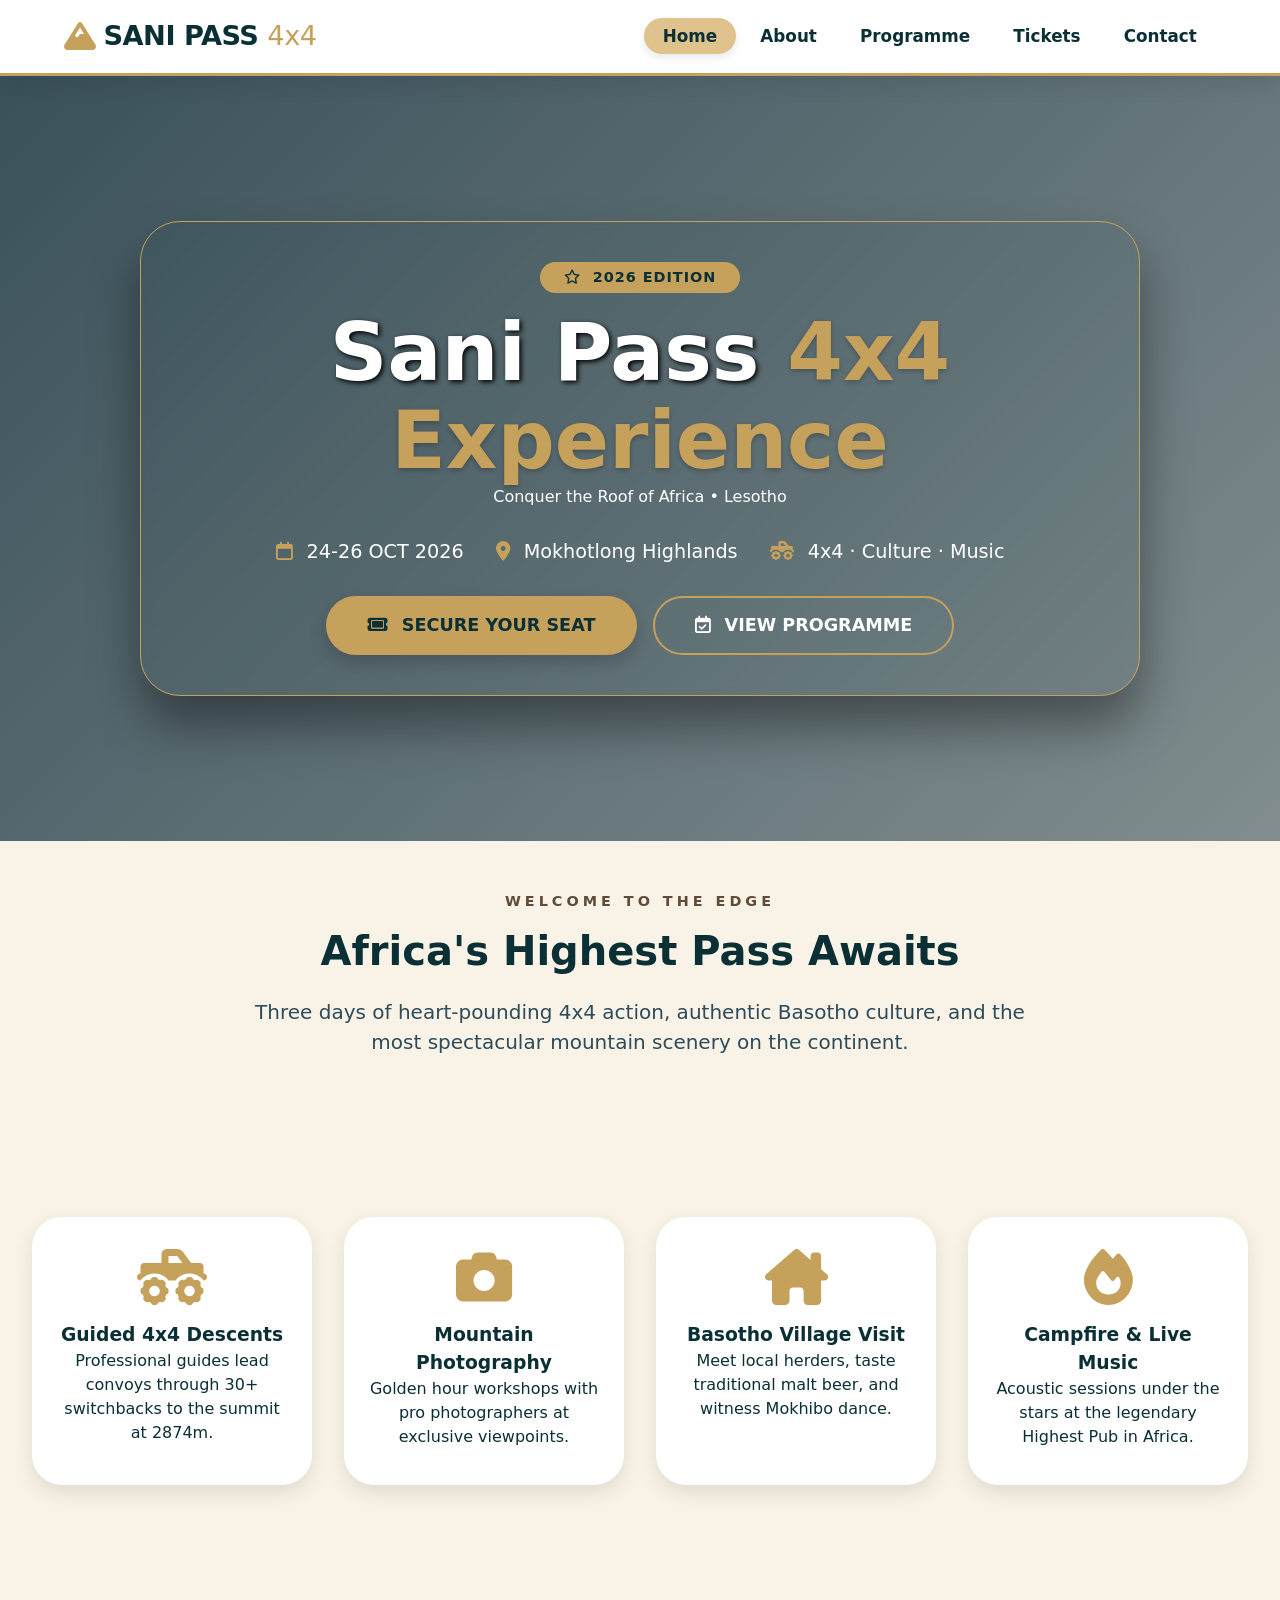
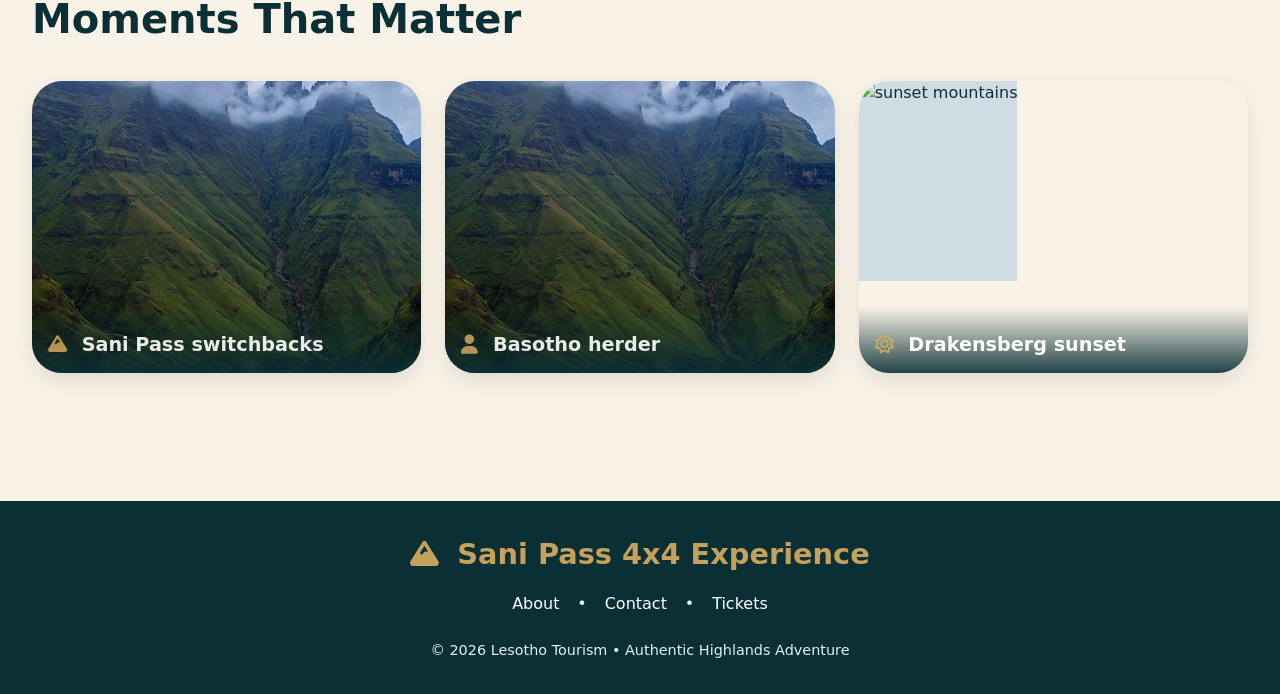
==== index.html @ 6dae8de1 "Add files via upload" ====
<!-- ========== home.html ========== -->
<!DOCTYPE html>
<html lang="en">
<head>
    <meta charset="UTF-8">
    <meta name="viewport" content="width=device-width, initial-scale=1.0">
    <title>Sani Pass 4x4 | Lesotho Adventure</title>
    <!-- Font Awesome 6 CDN -->
    <link rel="stylesheet" href="https://cdnjs.cloudflare.com/ajax/libs/font-awesome/6.5.1/css/all.min.css">
    <link rel="stylesheet" href="style.css">
</head>
<body>
    <header>
        <div class="logo">
            <i class="fa-solid fa-mountain logo-icon"></i> 
            <span>SANI PASS <span class="logo-light">4x4</span></span>
        </div>
        <nav>
            <ul>
                <li><a href="index.html" class="active">Home</a></li>
                <li><a href="about.html">About</a></li>
                <li><a href="programme.html">Programme</a></li>
                <li><a href="tickets.html">Tickets</a></li>
                <li><a href="contact.html">Contact</a></li>
            </ul>
        </nav>
    </header>

    <main>
        <!-- Hero with QALO.jpg from images folder -->
        <section class="hero" style="background-image: linear-gradient(135deg, rgba(10, 40, 55, 0.8) 0%, rgba(10, 40, 55, 0.5) 100%), url('images/QALO.JPEG');">
            <div class="hero-content">
                <span class="hero-badge"><i class="fa-regular fa-star"></i> 2026 EDITION</span>
                <h1>Sani Pass <span class="text-gold">4x4 Experience</span></h1>
                <p class="subtitle">Conquer the Roof of Africa • Lesotho</p>
                <div class="hero-stats">
                    <span><i class="fa-regular fa-calendar stat-icon"></i> 24-26 OCT 2026</span>
                    <span><i class="fa-solid fa-location-dot stat-icon"></i> Mokhotlong Highlands</span>
                    <span><i class="fa-solid fa-truck-monster stat-icon"></i> 4x4 · Culture · Music</span>
                </div>
                <div class="hero-buttons">
                    <a href="tickets.html" class="btn btn-primary"><i class="fa-solid fa-ticket"></i> SECURE YOUR SEAT</a>
                    <a href="programme.html" class="btn btn-outline"><i class="fa-regular fa-calendar-check"></i> VIEW PROGRAMME</a>
                </div>
            </div>
        </section>

        <!-- Intro Section -->
        <section class="container">
            <div class="section-header">
                <span class="section-subtitle">WELCOME TO THE EDGE</span>
                <h2>Africa's Highest Pass Awaits</h2>
                <p class="lead">Three days of heart-pounding 4x4 action, authentic Basotho culture, and the most spectacular mountain scenery on the continent.</p>
            </div>
        </section>

        <!-- Feature Cards with Font Awesome Icons -->
        <section class="container">
            <div class="features-grid">
                <div class="feature-card">
                    <div class="icon"><i class="fa-solid fa-truck-monster"></i></div>
                    <h3>Guided 4x4 Descents</h3>
                    <p>Professional guides lead convoys through 30+ switchbacks to the summit at 2874m.</p>
                </div>
                <div class="feature-card">
                    <div class="icon"><i class="fa-solid fa-camera"></i></div>
                    <h3>Mountain Photography</h3>
                    <p>Golden hour workshops with pro photographers at exclusive viewpoints.</p>
                </div>
                <div class="feature-card">
                    <div class="icon"><i class="fa-solid fa-house-chimney"></i></div>
                    <h3>Basotho Village Visit</h3>
                    <p>Meet local herders, taste traditional malt beer, and witness Mokhibo dance.</p>
                </div>
                <div class="feature-card">
                    <div class="icon"><i class="fa-solid fa-fire"></i></div>
                    <h3>Campfire & Live Music</h3>
                    <p>Acoustic sessions under the stars at the legendary Highest Pub in Africa.</p>
                </div>
            </div>
        </section>

        <!-- Highlight Gallery with 1.png repeated (you can replace with other images later) -->
        <section class="container">
            <h2 class="text-center">Moments That Matter</h2>
            <div class="gallery-grid">
                <div class="gallery-item"><img src="images/WhatsApp Image 2026-03-11 at 14.23.10 (2).jpeg" alt="4x4 on pass"><div class="overlay"><i class="fa-solid fa-mountain"></i> Sani Pass switchbacks</div></div>
                <div class="gallery-item"><img src="images/WhatsApp Image 2026-03-11 at 14.23.10 (2).jpeg" alt="Basotho horseman"><div class="overlay"><i class="fa-solid fa-user"></i> Basotho herder</div></div>
                <div class="gallery-item"><img src="images/QALO.JPEG" alt="sunset mountains"><div class="overlay"><i class="fa-regular fa-sun"></i> Drakensberg sunset</div></div>
            </div>
        </section>
    </main>

    <footer>
        <div class="footer-content">
            <div class="footer-logo"><i class="fa-solid fa-mountain"></i> Sani Pass 4x4 Experience</div>
            <div class="footer-links">
                <a href="about.html">About</a> • <a href="contact.html">Contact</a> • <a href="tickets.html">Tickets</a>
            </div>
            <p class="footer-copy">© 2026 Lesotho Tourism • Authentic Highlands Adventure</p>
        </div>
    </footer>
</body>
</html>
---- style.css ----
/* ========== style.css ========== */
:root {
  --deep-blue: #0a2f35;
  --earth-brown: #5e4b3a;
  --gold: #c6a15b;
  --gold-light: #e0c28d;
  --cream: #f9f3e7;
  --mist: #d9e2e8;
  --white: #ffffff;
  --shadow-sm: 0 8px 20px rgba(0,20,30,0.1);
  --shadow-md: 0 15px 30px rgba(0,25,40,0.2);
  --transition: all 0.3s ease;
}

* {
  margin: 0;
  padding: 0;
  box-sizing: border-box;
}

body {
  font-family: 'Inter', 'Segoe UI', Roboto, system-ui, sans-serif;
  background-color: var(--cream);
  color: var(--deep-blue);
  line-height: 1.5;
}

/* header */
header {
  background: var(--white);
  box-shadow: var(--shadow-sm);
  padding: 1rem 5%;
  display: flex;
  align-items: center;
  justify-content: space-between;
  flex-wrap: wrap;
  position: sticky;
  top: 0;
  z-index: 100;
  border-bottom: 3px solid var(--gold);
}

.logo {
  font-size: 1.7rem;
  font-weight: 700;
  color: var(--deep-blue);
  letter-spacing: -0.5px;
  display: flex;
  align-items: center;
  gap: 8px;
}

.logo-icon {
  font-size: 2rem;
  color: var(--gold);
}

.logo-light {
  font-weight: 400;
  color: var(--gold);
}

nav ul {
  display: flex;
  gap: 0.3rem;
  list-style: none;
  flex-wrap: wrap;
}

nav a {
  text-decoration: none;
  color: var(--deep-blue);
  font-weight: 600;
  padding: 0.5rem 1.2rem;
  border-radius: 40px;
  transition: var(--transition);
  font-size: 1.05rem;
}

nav a:hover, nav a.active {
  background-color: var(--gold-light);
  color: var(--deep-blue);
  box-shadow: 0 4px 8px #00000015;
}

/* hero */
.hero {
  min-height: 85vh;
  background-size: cover;
  background-position: center 30%;
  display: flex;
  align-items: center;
  justify-content: center;
  text-align: center;
  color: white;
}

.hero-content {
  max-width: 1000px;
  padding: 2.5rem;
  background: rgba(10, 40, 53, 0.048);
  backdrop-filter: blur(6px);
  border-radius: 40px;
  box-shadow: 0 30px 50px rgba(0,0,0,0.4);
  border: 1px solid var(--gold);
  animation: floatIn 1s ease;
}

@keyframes floatIn {
  0% { opacity: 0; transform: translateY(30px); }
  100% { opacity: 1; transform: translateY(0); }
}

.hero-badge {
  background: var(--gold);
  color: var(--deep-blue);
  padding: 0.3rem 1.5rem;
  border-radius: 40px;
  font-weight: 700;
  font-size: 0.9rem;
  letter-spacing: 1px;
  display: inline-block;
  margin-bottom: 1rem;
}

.hero-badge i {
  margin-right: 6px;
  color: var(--deep-blue);
}

.hero h1 {
  font-size: clamp(2.5rem, 8vw, 5rem);
  font-weight: 800;
  text-shadow: 2px 2px 5px black;
  line-height: 1.1;
}

.text-gold {
  color: var(--gold);
  text-shadow: 0 2px 5px #00000040;
}

.hero-stats {
  display: flex;
  gap: 2rem;
  justify-content: center;
  margin: 1.8rem 0;
  flex-wrap: wrap;
  font-size: 1.2rem;
}

.stat-icon { 
  margin-right: 0.5rem; 
  color: var(--gold);
}

.hero-buttons {
  display: flex;
  gap: 1rem;
  justify-content: center;
  flex-wrap: wrap;
}

.btn {
  display: inline-block;
  padding: 0.9rem 2.5rem;
  border-radius: 60px;
  font-weight: 700;
  text-decoration: none;
  transition: var(--transition);
  border: 2px solid transparent;
  font-size: 1.1rem;
  cursor: pointer;
}

.btn i {
  margin-right: 8px;
}

.btn-primary {
  background: var(--gold);
  color: var(--deep-blue);
  box-shadow: 0 8px 18px #00000030;
}

.btn-primary:hover {
  background: #dbb168;
  transform: scale(1.05) translateY(-2px);
  box-shadow: 0 15px 25px black;
}

.btn-outline {
  background: transparent;
  color: white;
  border: 2px solid var(--gold);
}

.btn-outline:hover {
  background: var(--gold);
  color: var(--deep-blue);
  transform: translateY(-2px);
}

.btn-small {
  padding: 0.5rem 1.8rem;
  font-size: 1rem;
}

.btn-block {
  width: 100%;
}

/* containers */
.container {
  max-width: 1300px;
  margin: 0 auto;
  padding: 3rem 2rem;
}

.section-header {
  text-align: center;
  margin-bottom: 2rem;
}

.section-subtitle {
  color: var(--earth-brown);
  text-transform: uppercase;
  letter-spacing: 4px;
  font-weight: 600;
  font-size: 0.9rem;
}

h2 {
  font-size: 2.5rem;
  margin: 0.5rem 0 1rem;
  color: var(--deep-blue);
}

.lead {
  font-size: 1.25rem;
  color: #2d4b5a;
  max-width: 800px;
  margin: 0 auto;
}

/* features */
.features-grid {
  display: grid;
  grid-template-columns: repeat(auto-fit, minmax(220px, 1fr));
  gap: 2rem;
  margin-top: 2rem;
}

.feature-card {
  background: var(--white);
  padding: 2rem 1.5rem;
  border-radius: 30px;
  text-align: center;
  box-shadow: var(--shadow-sm);
  transition: var(--transition);
  border-bottom: 4px solid transparent;
}

.feature-card:hover {
  transform: translateY(-8px);
  border-bottom-color: var(--gold);
  box-shadow: var(--shadow-md);
}

/* Icon styling - applies to all icons wrapped in .icon */
.icon i {
  font-size: 3.5rem;
  color: var(--gold);
  margin-bottom: 1rem;
  transition: var(--transition);
}

.feature-card:hover .icon i,
.pricing-card:hover .icon i,
.detail-item:hover .icon i {
  transform: scale(1.15);
  color: #1b5e20;  /* deep green accent on hover */
}

/* gallery */
.gallery-grid {
  display: grid;
  grid-template-columns: repeat(auto-fit, minmax(280px, 1fr));
  gap: 1.5rem;
  margin: 2rem 0;
}

.gallery-item {
  position: relative;
  border-radius: 30px;
  overflow: hidden;
  aspect-ratio: 4/3;
  box-shadow: var(--shadow-sm);
}

.gallery-item img {
  width: 100%;
  height: 100%;
  object-fit: cover;
  transition: transform 0.5s;
  background-color: #d0dce4; /* placeholder bg */
  min-height: 200px;
}

.gallery-item:hover img {
  transform: scale(1.05);
}

.overlay {
  position: absolute;
  bottom: 0;
  left: 0;
  right: 0;
  background: linear-gradient(transparent, var(--deep-blue));
  color: white;
  padding: 1.5rem 1rem 0.8rem;
  font-weight: 600;
  font-size: 1.2rem;
  opacity: 0.9;
}

.overlay i {
  margin-right: 8px;
  color: var(--gold);
}

/* about page */
.page-header {
  background: linear-gradient(135deg, var(--deep-blue) 0%, #1c4b5e 100%);
  color: white;
  text-align: center;
  padding: 4rem 2rem;
}

.page-header h1 {
  font-size: 3.2rem;
  margin-bottom: 0.5rem;
}

.about-wrapper {
  display: grid;
  grid-template-columns: 1fr 1fr;
  gap: 3rem;
  align-items: start;
}

.about-text-block h2 {
  margin-top: 2rem;
  font-size: 1.9rem;
  border-left: 6px solid var(--gold);
  padding-left: 1rem;
}

.about-text-block h2 i {
  color: var(--gold);
  margin-right: 10px;
}

.impact-stats {
  display: flex;
  gap: 2rem;
  margin: 2rem 0;
  justify-content: space-around;
  background: white;
  padding: 1.5rem;
  border-radius: 40px;
  box-shadow: var(--shadow-sm);
}

.impact-stats div {
  text-align: center;
}

.stat-number {
  font-size: 2rem;
  font-weight: 800;
  color: var(--gold);
  display: block;
}

.impact-stats i {
  color: var(--gold);
  margin: 0 4px;
}

.check-list {
  list-style: none;
  background: white;
  padding: 2rem;
  border-radius: 30px;
  box-shadow: var(--shadow-sm);
}

.check-list li {
  margin: 0.7rem 0;
  font-size: 1.2rem;
}

.check-list i {
  color: #2e7d32;
  margin-right: 12px;
  font-size: 1.2rem;
}

.about-image-stack {
  display: flex;
  flex-direction: column;
  gap: 1.5rem;
}

.stack-img {
  width: 100%;
  border-radius: 40px;
  box-shadow: var(--shadow-md);
  background-color: #b8cbd7;
  min-height: 200px;
}

.stack-small {
  width: 80%;
  align-self: flex-end;
}

/* programme table */
.table-container {
  overflow-x: auto;
  margin: 2rem 0;
}

.programme-table {
  width: 100%;
  border-collapse: collapse;
  background: white;
  border-radius: 30px;
  overflow: hidden;
  box-shadow: var(--shadow-md);
}

.programme-table th {
  background: var(--deep-blue);
  color: white;
  font-weight: 600;
  padding: 1.2rem 1rem;
  font-size: 1.1rem;
}

.programme-table th i {
  margin-right: 8px;
  color: var(--gold);
}

.programme-table td {
  padding: 1rem;
  border-bottom: 1px solid #d0e0e8;
}

.programme-table tr:last-child td {
  border-bottom: none;
}

.programme-table tr:hover td {
  background: #ecf6fa;
}

.extra-days {
  display: grid;
  grid-template-columns: 1fr 1fr;
  gap: 1.5rem;
  margin: 2rem 0;
}

.day-card {
  background: white;
  padding: 1.5rem;
  border-radius: 30px;
  box-shadow: var(--shadow-sm);
}

.day-card i {
  color: var(--gold);
  margin-right: 8px;
}

/* tickets & pricing */
.pricing-row {
  display: grid;
  grid-template-columns: repeat(auto-fit, minmax(260px, 1fr));
  gap: 2rem;
  margin: 3rem 0;
}

.pricing-card {
  background: white;
  border-radius: 40px;
  padding: 2rem 1.5rem;
  box-shadow: var(--shadow-sm);
  text-align: center;
  transition: var(--transition);
  position: relative;
  border: 1px solid #d9e4ec;
}

.pricing-card.featured {
  border: 3px solid var(--gold);
  transform: scale(1.02);
  background: #fffcf2;
}

.pricing-card:hover {
  transform: translateY(-10px);
  box-shadow: var(--shadow-md);
}

.pricing-card.featured:hover {
  transform: scale(1.03) translateY(-8px);
}

.badge {
  position: absolute;
  top: -12px;
  left: 50%;
  transform: translateX(-50%);
  background: var(--gold);
  color: var(--deep-blue);
  font-weight: 700;
  padding: 0.2rem 1.5rem;
  border-radius: 40px;
  font-size: 0.9rem;
  white-space: nowrap;
}

.badge i {
  margin-right: 5px;
}

.price {
  font-size: 3rem;
  font-weight: 800;
  color: var(--deep-blue);
  margin: 1rem 0;
}

.pricing-card ul {
  list-style: none;
  margin: 1.5rem 0;
  padding: 0;
  text-align: left;
}

.pricing-card li {
  padding: 0.4rem 0;
  border-bottom: 1px solid #e5f0f5;
}

.pricing-card li i {
  color: #2e7d32;
  margin-right: 8px;
}

.form-wrapper {
  background: white;
  border-radius: 40px;
  padding: 2.5rem;
  box-shadow: var(--shadow-md);
  max-width: 900px;
  margin: 3rem auto;
}

.form-wrapper h2 i {
  color: var(--gold);
  margin-right: 10px;
}

.form-row {
  display: grid;
  grid-template-columns: 1fr 1fr;
  gap: 1.5rem;
  margin-bottom: 1.5rem;
}

.form-wrapper label {
  display: block;
  font-weight: 600;
  color: var(--deep-blue);
}

.form-wrapper label i {
  color: var(--gold);
  margin-right: 8px;
  font-size: 1rem;
}

.form-wrapper input, .form-wrapper select {
  width: 100%;
  padding: 0.9rem 1rem;
  margin-top: 0.3rem;
  border: 1px solid #b8d0dc;
  border-radius: 40px;
  font-size: 1rem;
  transition: 0.2s;
}

.form-wrapper input:focus, .form-wrapper select:focus {
  border-color: var(--gold);
  outline: none;
  box-shadow: 0 0 0 3px #e0c28d80;
}

.form-check {
  display: flex;
  align-items: center;
  gap: 0.8rem;
  margin: 1.5rem 0;
}

.form-check input {
  width: 20px;
  height: 20px;
}

.form-check i {
  color: var(--gold);
  margin-right: 5px;
}

.form-note {
  text-align: center;
  color: #5f7b8c;
  margin-top: 1rem;
  font-style: italic;
}

/* contact */
.contact-grid {
  display: grid;
  grid-template-columns: 1fr 1.2fr;
  gap: 2.5rem;
  margin: 2rem 0;
}

.contact-details {
  background: white;
  border-radius: 40px;
  padding: 2.5rem;
  box-shadow: var(--shadow-sm);
}

.detail-item {
  font-size: 1.1rem;
  margin: 1.8rem 0;
  display: flex;
  align-items: flex-start;
  gap: 1rem;
  border-bottom: 1px solid #ecf3f8;
  padding-bottom: 1rem;
}

.detail-item:last-of-type {
  border-bottom: none;
}

.detail-item .icon i {
  font-size: 2rem;
  color: var(--gold);
  min-width: 2.5rem;
}

.detail-item strong {
  color: var(--deep-blue);
  font-size: 1.1rem;
}

.social-row {
  display: flex;
  gap: 1rem;
  flex-wrap: wrap;
  margin: 2rem 0;
}

.social-icon {
  background: var(--deep-blue);
  color: white;
  padding: 0.7rem 1.5rem;
  border-radius: 60px;
  text-decoration: none;
  font-weight: 600;
  transition: var(--transition);
  border: 1px solid transparent;
}

.social-icon i {
  margin-right: 8px;
  color: var(--gold);
}

.social-icon:hover {
  background: var(--gold);
  color: var(--deep-blue);
  transform: translateY(-3px);
}

.social-icon:hover i {
  color: var(--deep-blue);
}

.support-box {
  background: #e9f2f7;
  padding: 1.5rem;
  border-radius: 30px;
  display: flex;
  align-items: center;
  gap: 1rem;
  margin-top: 2rem;
}

.support-box .icon i {
  font-size: 2rem;
  color: var(--gold);
}

.map-container iframe {
  width: 100%;
  height: 380px;
  border-radius: 40px;
  border: 0;
  box-shadow: var(--shadow-md);
}

/* footer */
footer {
  background: var(--deep-blue);
  color: #e0f0f5;
  padding: 2rem 1rem;
  margin-top: 3rem;
}

.footer-content {
  max-width: 1300px;
  margin: 0 auto;
  text-align: center;
}

.footer-logo {
  font-size: 1.8rem;
  font-weight: 700;
  color: var(--gold);
  margin-bottom: 1rem;
}

.footer-logo i {
  margin-right: 8px;
}

.footer-links a {
  color: white;
  text-decoration: none;
  margin: 0 0.8rem;
}

.footer-links a:hover {
  text-decoration: underline;
  color: var(--gold-light);
}

.footer-copy {
  margin-top: 1.5rem;
  font-size: 0.9rem;
}

/* responsive */
@media (max-width: 750px) {
  header { flex-direction: column; }
  nav ul { justify-content: center; }
  .hero { min-height: 70vh; }
  .about-wrapper, .contact-grid, .form-row { grid-template-columns: 1fr; }
  .extra-days { grid-template-columns: 1fr; }
  .impact-stats { flex-direction: column; }
}
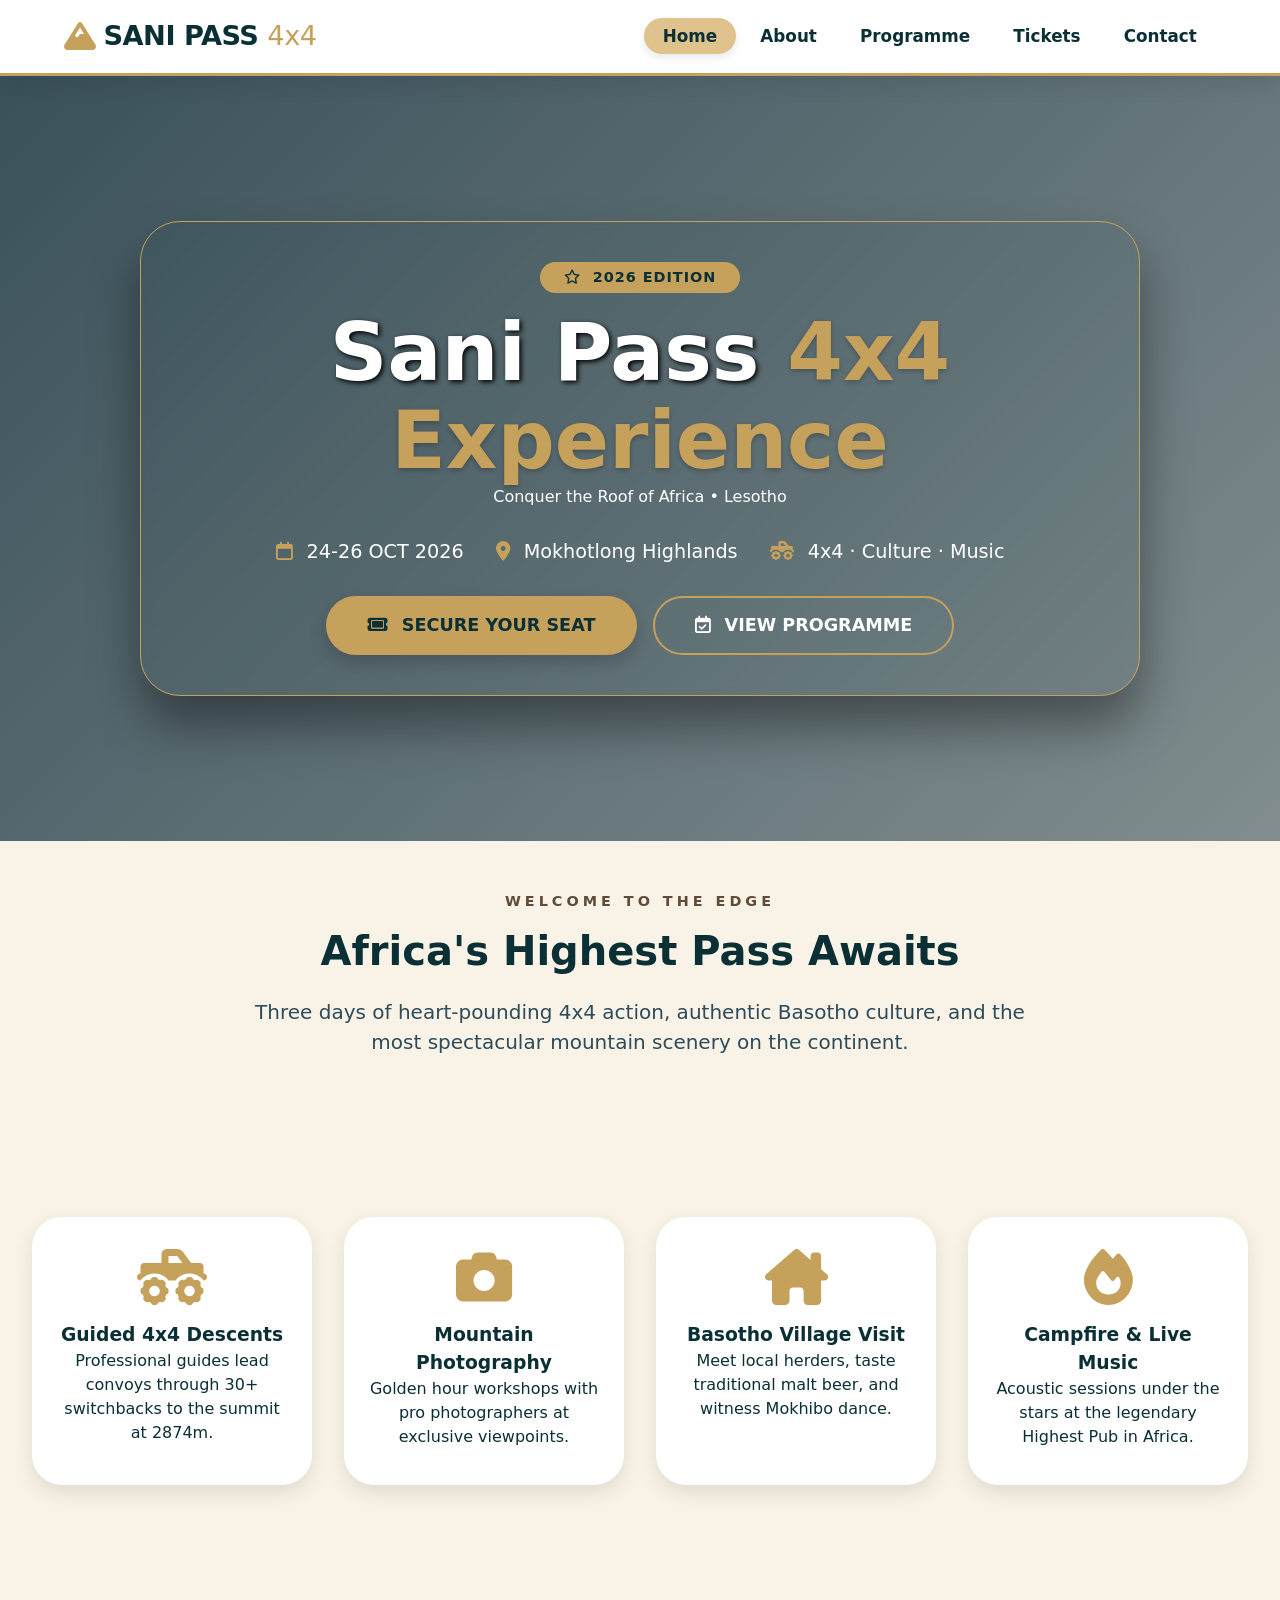
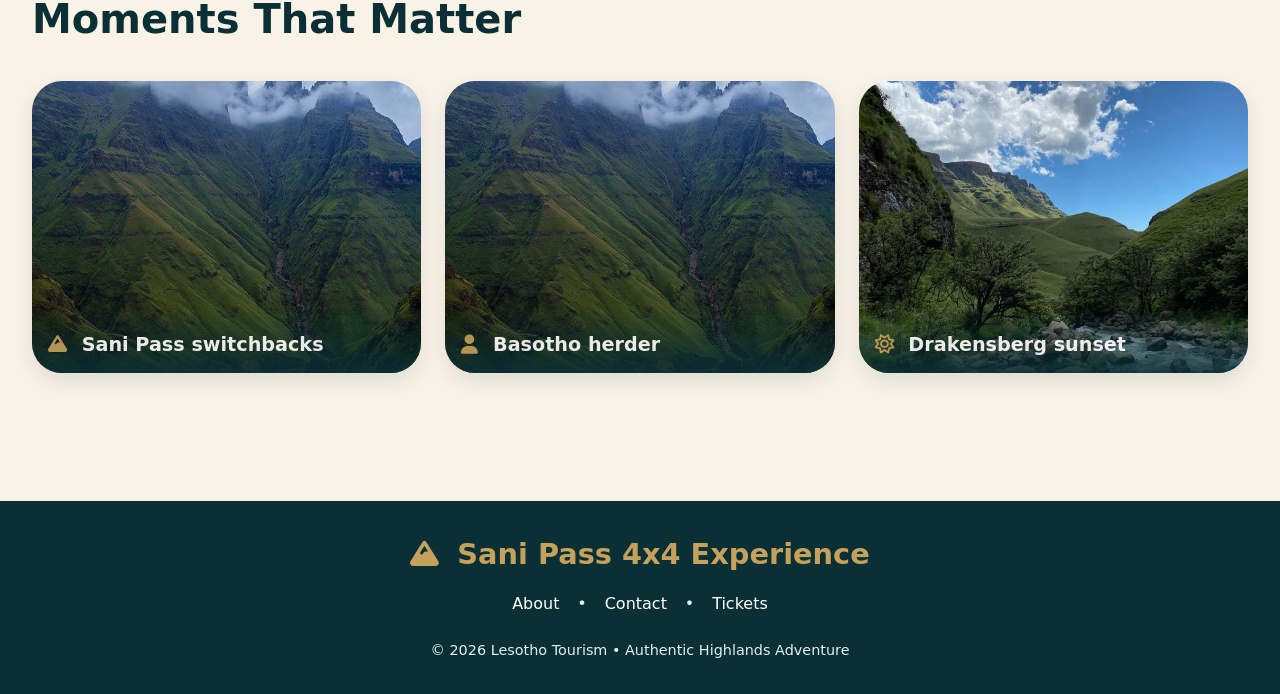
==== commit 5c28fc03: "Add files via upload" ====
--- a/index.html
+++ b/index.html
@@ -86,7 +86,7 @@
             <div class="gallery-grid">
                 <div class="gallery-item"><img src="images/WhatsApp Image 2026-03-11 at 14.23.10 (2).jpeg" alt="4x4 on pass"><div class="overlay"><i class="fa-solid fa-mountain"></i> Sani Pass switchbacks</div></div>
                 <div class="gallery-item"><img src="images/WhatsApp Image 2026-03-11 at 14.23.10 (2).jpeg" alt="Basotho horseman"><div class="overlay"><i class="fa-solid fa-user"></i> Basotho herder</div></div>
-                <div class="gallery-item"><img src="images/QALO.JPEG" alt="sunset mountains"><div class="overlay"><i class="fa-regular fa-sun"></i> Drakensberg sunset</div></div>
+                <div class="gallery-item"><img src="images/QALO.jpeg" alt="sunset mountains"><div class="overlay"><i class="fa-regular fa-sun"></i> Drakensberg sunset</div></div>
             </div>
         </section>
     </main>
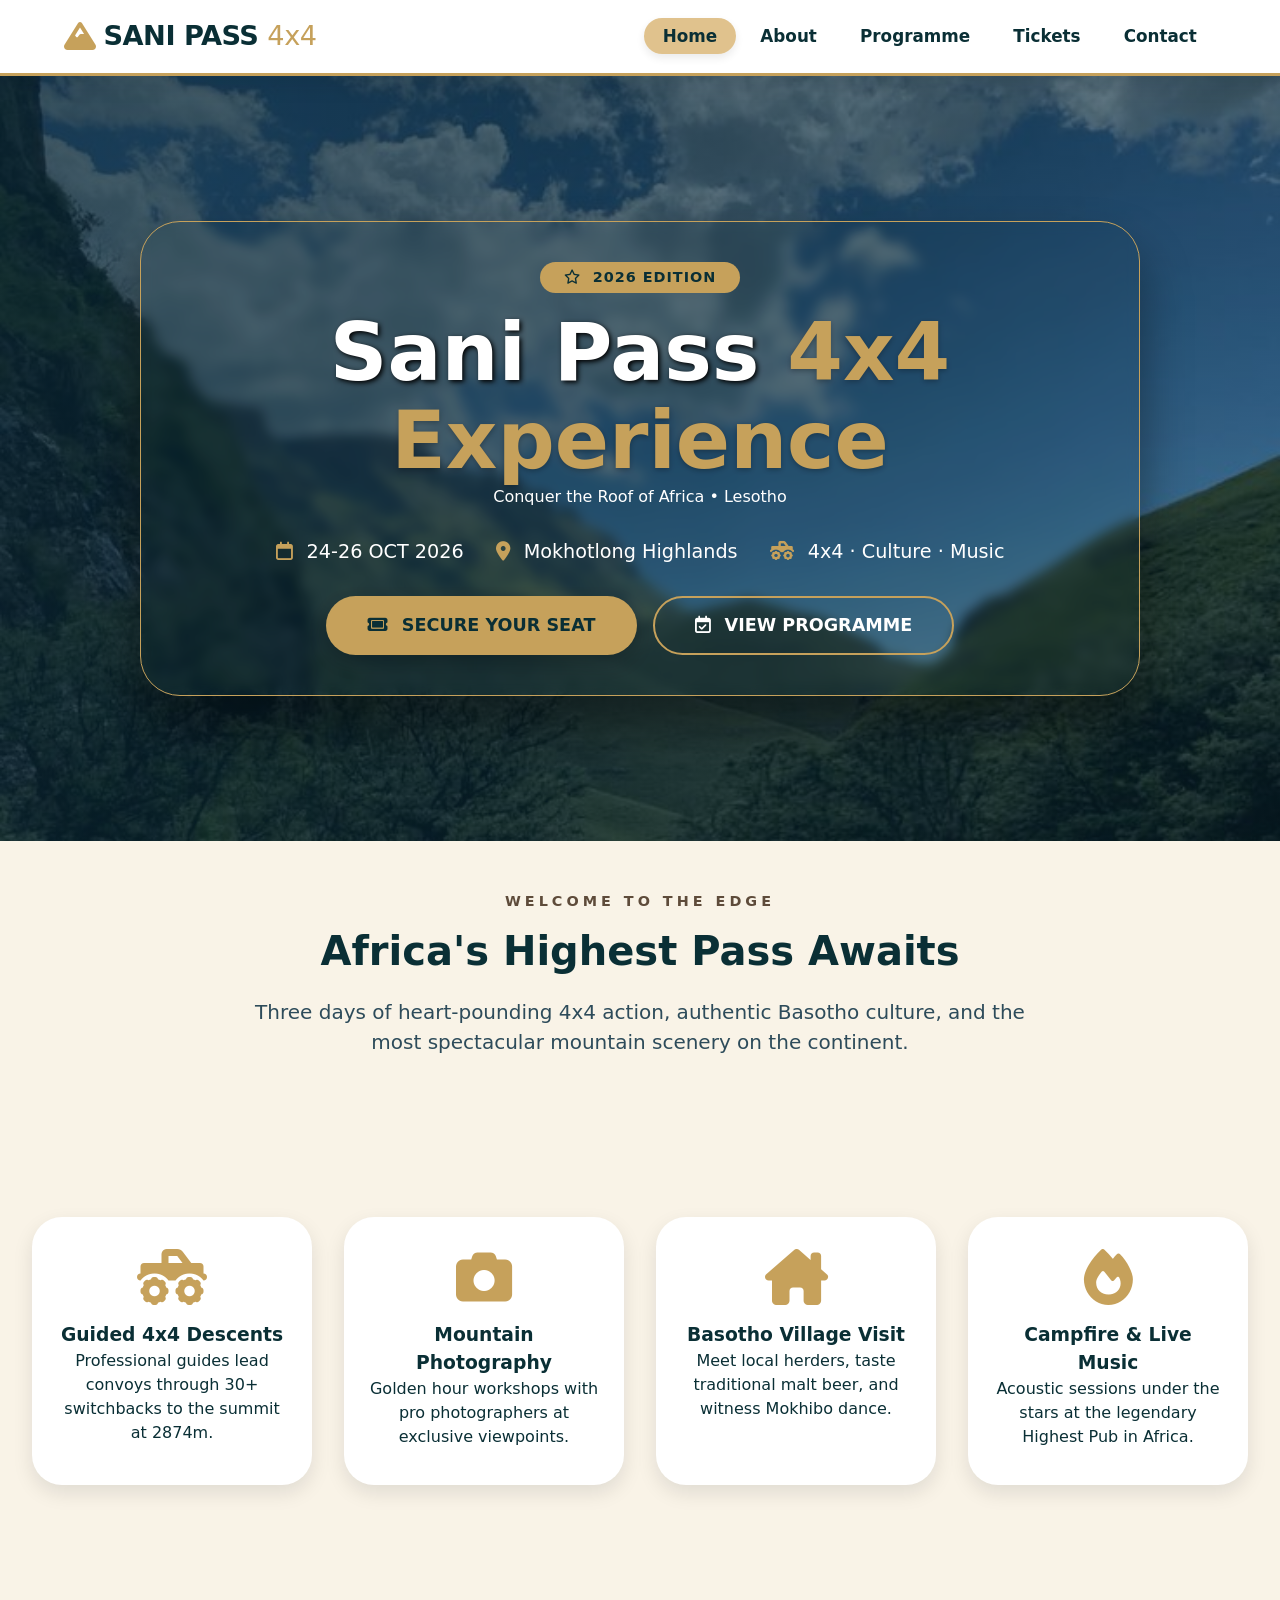
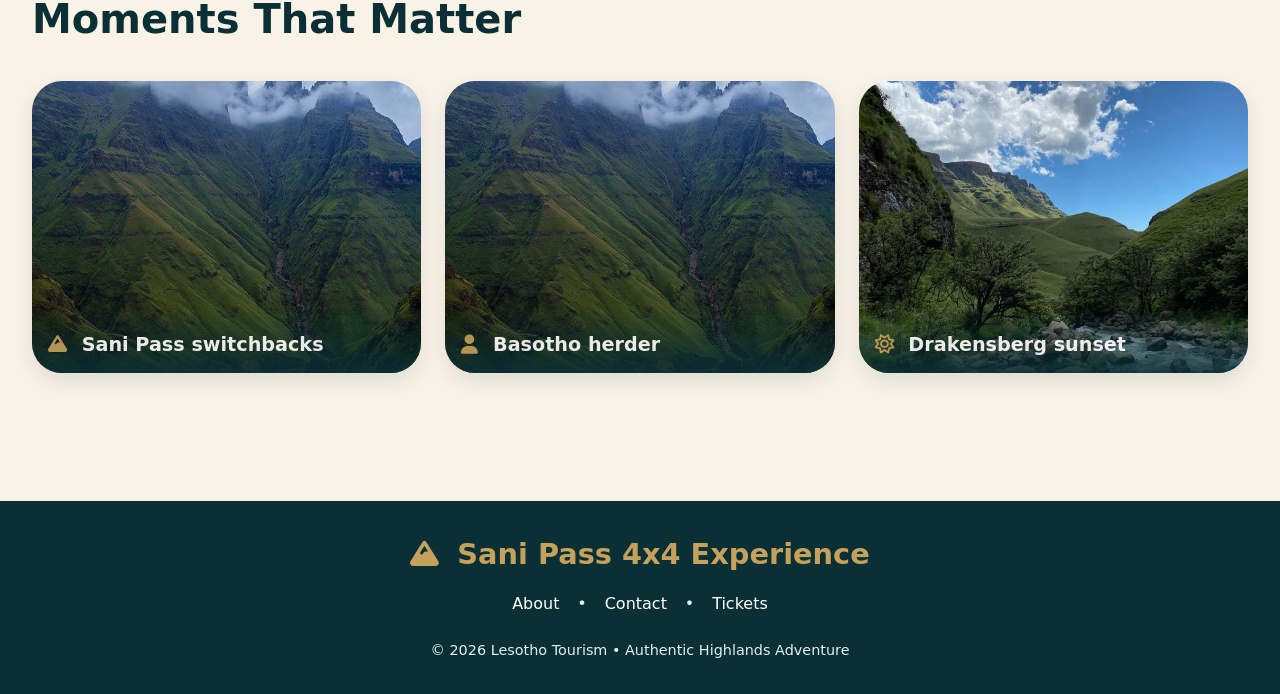
==== commit 21d89c3f: "Add files via upload" ====
--- a/index.html
+++ b/index.html
@@ -28,7 +28,7 @@
 
     <main>
         <!-- Hero with QALO.jpg from images folder -->
-        <section class="hero" style="background-image: linear-gradient(135deg, rgba(10, 40, 55, 0.8) 0%, rgba(10, 40, 55, 0.5) 100%), url('images/QALO.JPEG');">
+        <section class="hero" style="background-image: linear-gradient(135deg, rgba(10, 40, 55, 0.8) 0%, rgba(10, 40, 55, 0.5) 100%), url('images/QALO.jpeg');">
             <div class="hero-content">
                 <span class="hero-badge"><i class="fa-regular fa-star"></i> 2026 EDITION</span>
                 <h1>Sani Pass <span class="text-gold">4x4 Experience</span></h1>
